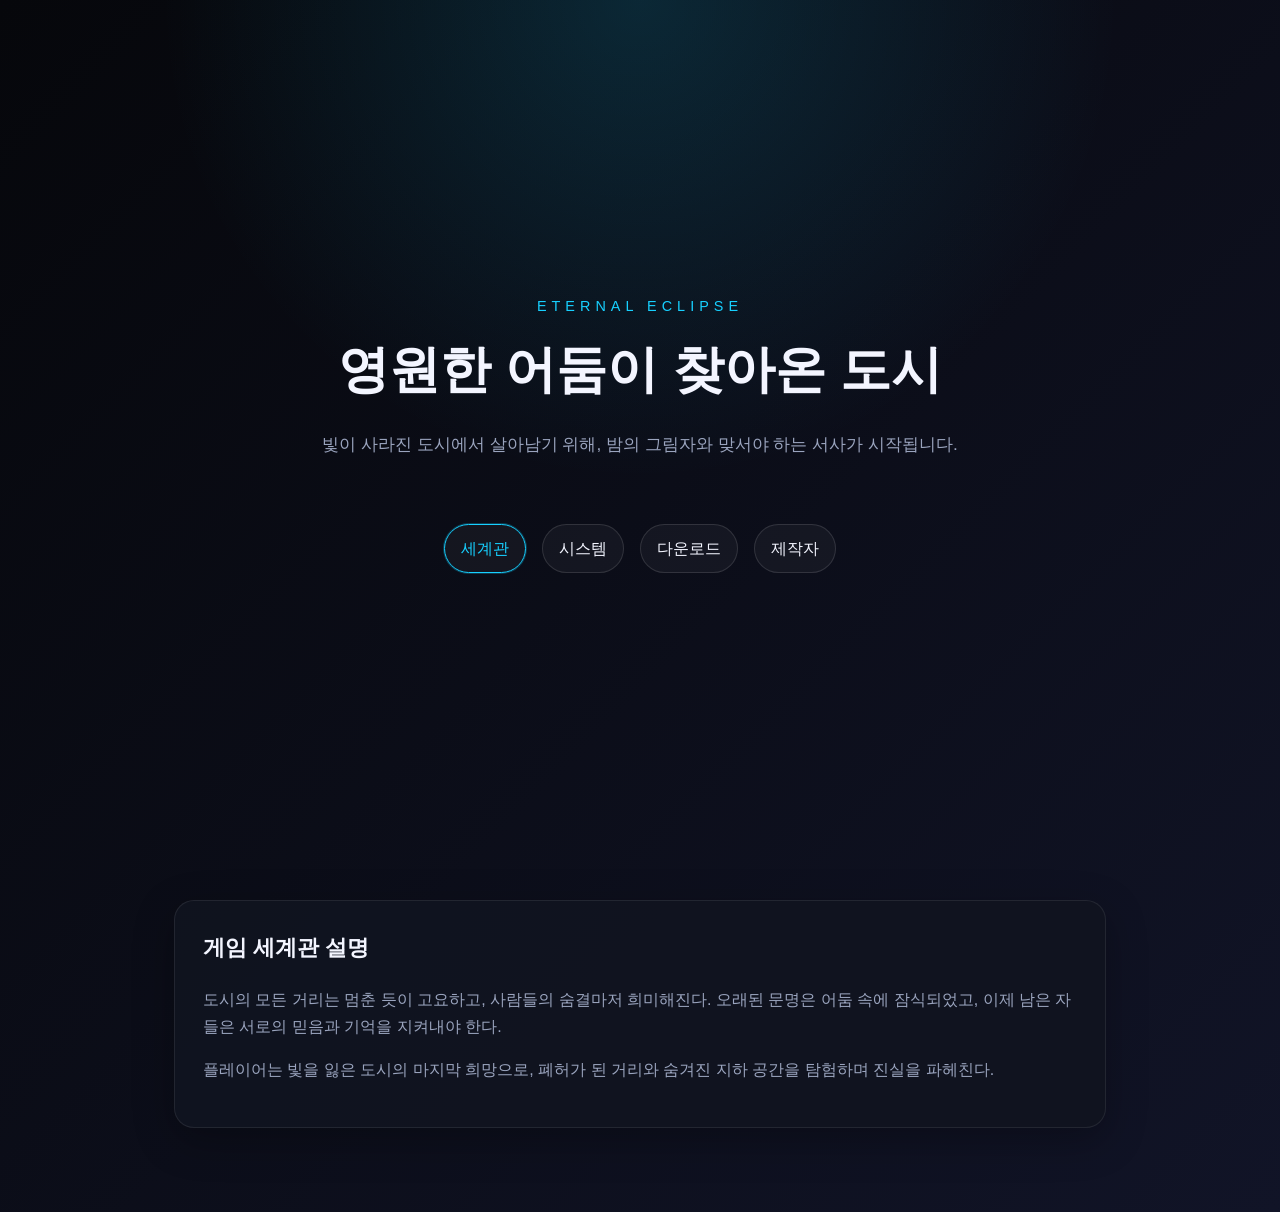
==== index.html @ 1b5c21d5 "[Update] Page Base 페이지 베이스 업데이트" ====
<!DOCTYPE html>
<html lang="ko">
  <head>
    <meta charset="UTF-8" />
    <meta name="viewport" content="width=device-width, initial-scale=1.0" />
    <title>Eternal Eclipse</title>
    <meta
      name="description"
      content="Eternal Eclipse 게임 소개 페이지"
    />
    <link rel="stylesheet" href="./Page/styles.css" />
  </head>
  <body>
    <header class="hero">
      <div class="hero-content">
        <p class="eyebrow">Eternal Eclipse</p>
        <h1>영원한 어둠이 찾아온 도시</h1>
        <p class="hero-text">
          빛이 사라진 도시에서 살아남기 위해, 밤의 그림자와 맞서야 하는
          서사가 시작됩니다.
        </p>
      </div>

      <nav class="top-nav" aria-label="게임 소개 메뉴">
        <button class="nav-link active" data-tab="world" type="button">세계관</button>
        <button class="nav-link" data-tab="system" type="button">시스템</button>
        <button class="nav-link" data-tab="download" type="button">다운로드</button>
        <button class="nav-link" data-tab="credits" type="button">제작자</button>
      </nav>
    </header>

    <main>
      <section class="card tab-panel active" data-panel="world">
        <h2>게임 세계관 설명</h2>
        <p>
          도시의 모든 거리는 멈춘 듯이 고요하고, 사람들의 숨결마저 희미해진다.
          오래된 문명은 어둠 속에 잠식되었고, 이제 남은 자들은 서로의 믿음과
          기억을 지켜내야 한다.
        </p>
        <p>
          플레이어는 빛을 잃은 도시의 마지막 희망으로, 폐허가 된 거리와
          숨겨진 지하 공간을 탐험하며 진실을 파헤친다.
        </p>
      </section>

      <section class="card tab-panel" data-panel="system">
        <h2>게임 시스템 설명</h2>
        <ul class="feature-list">
          <li>탐험 중심의 서사형 진행</li>
          <li>자원 관리와 위험한 선택의 갈등</li>
          <li>상황에 따라 달라지는 전투와 회피 시스템</li>
          <li>도시의 여러 구역을 탐색하며 숨겨진 비밀 발견</li>
        </ul>
      </section>

      <section class="card tab-panel" data-panel="download">
        <h2>게임 다운로드</h2>
        <p>
          현재는 PC 버전 중심으로 준비되었고, 모바일 버전은 이후 확장할 수 있도록
          구조를 미리 분리해 두었습니다.
        </p>
        <div class="download-grid">
          <article class="download-card">
            <h3>PC 버전</h3>
            <p>Windows용 실행 파일을 제공합니다.</p>
            <a href="#" class="button primary">PC 다운로드</a>
          </article>
          <article class="download-card">
            <h3>모바일 버전</h3>
            <p>Android / iOS용 배포는 향후 업데이트 예정입니다.</p>
            <a href="#" class="button secondary disabled">준비 중</a>
          </article>
        </div>
      </section>

      <section class="card tab-panel" data-panel="credits">
        <h2>게임 제작자 탭</h2>
        <p>
          제작: 팀 Eclipse<br />
          기획/디자인: [이름 입력]<br />
          프로그래밍: [이름 입력]<br />
          아트/사운드: [이름 입력]
        </p>
      </section>
    </main>

    <script>
      const tabs = document.querySelectorAll('.nav-link, .button[data-tab]');
      const panels = document.querySelectorAll('.tab-panel');

      tabs.forEach((tab) => {
        tab.addEventListener('click', () => {
          const target = tab.dataset.tab;

          tabs.forEach((button) => button.classList.toggle('active', button === tab));
          panels.forEach((panel) => {
            panel.classList.toggle('active', panel.dataset.panel === target);
          });
        });
      });
    </script>
  </body>
</html>
---- Page/styles.css ----
:root {
  color-scheme: dark;
  --bg: #06070b;
  --panel: rgba(17, 20, 32, 0.92);
  --text: #f3f5ff;
  --muted: #9aa4be;
  --accent: #7b5cff;
  --accent-2: #17d0ff;
}

* {
  box-sizing: border-box;
}

body {
  margin: 0;
  font-family: "Pretendard", "Noto Sans KR", Arial, sans-serif;
  color: var(--text);
  background:
    radial-gradient(circle at top, rgba(23, 208, 255, 0.15), transparent 35%),
    linear-gradient(135deg, #06070b 0%, #111427 100%);
  line-height: 1.7;
}

.hero {
  min-height: 100vh;
  padding: 24px 24px 60px;
  display: flex;
  flex-direction: column;
  justify-content: center;
}

.top-nav {
  display: flex;
  justify-content: center;
  gap: 16px;
  flex-wrap: wrap;
  margin-top: 36px;
  margin-bottom: 12px;
}

.nav-link,
.button {
  font: inherit;
  border: 1px solid rgba(255, 255, 255, 0.12);
  border-radius: 999px;
  background: rgba(255, 255, 255, 0.04);
  color: var(--text);
  cursor: pointer;
  transition: 0.2s ease;
}

.nav-link {
  padding: 10px 16px;
}

.nav-link:hover,
.button:hover {
  border-color: var(--accent-2);
  color: var(--accent-2);
}

.nav-link.active {
  border-color: var(--accent-2);
  color: var(--accent-2);
  box-shadow: 0 0 0 1px rgba(23, 208, 255, 0.25);
}

.hero-content {
  max-width: 780px;
  margin: 0 auto;
  text-align: center;
}

.eyebrow {
  letter-spacing: 0.35em;
  text-transform: uppercase;
  color: var(--accent-2);
  font-size: 0.9rem;
  margin-bottom: 8px;
}

h1 {
  font-size: clamp(2.3rem, 4vw, 3.7rem);
  margin: 0 0 16px;
}

.hero-text {
  font-size: 1.08rem;
  color: var(--muted);
  margin-bottom: 28px;
}

.button {
  display: inline-block;
  padding: 12px 20px;
  text-decoration: none;
  font-weight: 700;
  margin-top: 8px;
}

.button.primary {
  background: linear-gradient(90deg, var(--accent), var(--accent-2));
  color: #fff;
}

.button.secondary {
  background: transparent;
  color: var(--text);
}

.button.disabled {
  opacity: 0.65;
  cursor: not-allowed;
  pointer-events: none;
}

main {
  max-width: 980px;
  margin: 0 auto;
  padding: 0 24px 60px;
}

.card {
  background: var(--panel);
  border: 1px solid rgba(255, 255, 255, 0.08);
  border-radius: 20px;
  padding: 28px;
  margin-bottom: 24px;
  box-shadow: 0 12px 40px rgba(0, 0, 0, 0.28);
}

.card h2 {
  margin-top: 0;
  font-size: 1.4rem;
}

.card p,
.card li {
  color: var(--muted);
}

.tab-panel {
  display: none;
}

.tab-panel.active {
  display: block;
}

.feature-list {
  padding-left: 20px;
}

.download-grid {
  display: grid;
  grid-template-columns: repeat(2, minmax(0, 1fr));
  gap: 16px;
  margin-top: 20px;
}

.download-card {
  padding: 18px;
  border: 1px solid rgba(255, 255, 255, 0.1);
  border-radius: 16px;
  background: rgba(255, 255, 255, 0.03);
}

.download-card h3 {
  margin-top: 0;
}

@media (max-width: 640px) {
  .hero {
    padding: 18px 16px 44px;
  }

  .card {
    padding: 22px;
  }

  .download-grid {
    grid-template-columns: 1fr;
  }
}
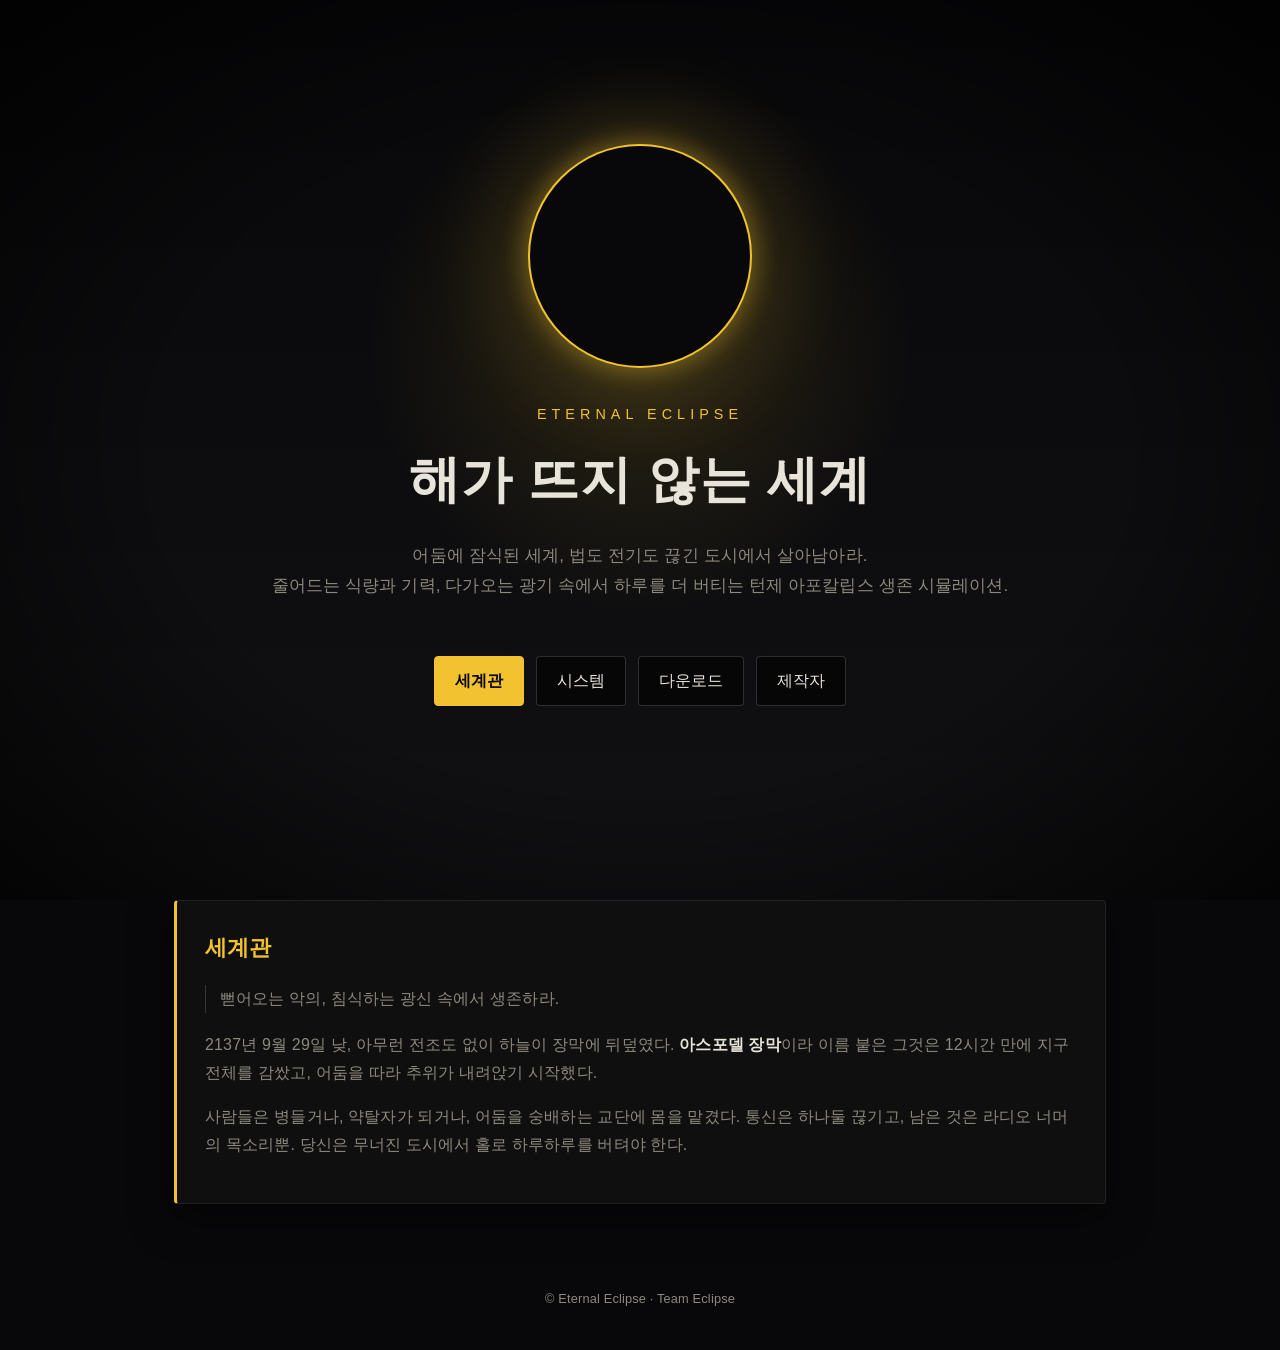
==== commit 2d497276: "[Design] 페이지 스타일 변경 #페이지 스타일 - 기존 페이지 스타일(검정&파랑)에서, 게임과 동일한 테마색을 이용한 스타일로 변경" ====
--- a/index.html
+++ b/index.html
@@ -1,103 +1,146 @@
-<!DOCTYPE html>
-<html lang="ko">
-  <head>
-    <meta charset="UTF-8" />
-    <meta name="viewport" content="width=device-width, initial-scale=1.0" />
-    <title>Eternal Eclipse</title>
-    <meta
-      name="description"
-      content="Eternal Eclipse 게임 소개 페이지"
-    />
-    <link rel="stylesheet" href="./Page/styles.css" />
-  </head>
-  <body>
-    <header class="hero">
-      <div class="hero-content">
-        <p class="eyebrow">Eternal Eclipse</p>
-        <h1>영원한 어둠이 찾아온 도시</h1>
-        <p class="hero-text">
-          빛이 사라진 도시에서 살아남기 위해, 밤의 그림자와 맞서야 하는
-          서사가 시작됩니다.
-        </p>
-      </div>
-
-      <nav class="top-nav" aria-label="게임 소개 메뉴">
-        <button class="nav-link active" data-tab="world" type="button">세계관</button>
-        <button class="nav-link" data-tab="system" type="button">시스템</button>
-        <button class="nav-link" data-tab="download" type="button">다운로드</button>
-        <button class="nav-link" data-tab="credits" type="button">제작자</button>
-      </nav>
-    </header>
-
-    <main>
-      <section class="card tab-panel active" data-panel="world">
-        <h2>게임 세계관 설명</h2>
-        <p>
-          도시의 모든 거리는 멈춘 듯이 고요하고, 사람들의 숨결마저 희미해진다.
-          오래된 문명은 어둠 속에 잠식되었고, 이제 남은 자들은 서로의 믿음과
-          기억을 지켜내야 한다.
-        </p>
-        <p>
-          플레이어는 빛을 잃은 도시의 마지막 희망으로, 폐허가 된 거리와
-          숨겨진 지하 공간을 탐험하며 진실을 파헤친다.
-        </p>
-      </section>
-
-      <section class="card tab-panel" data-panel="system">
-        <h2>게임 시스템 설명</h2>
-        <ul class="feature-list">
-          <li>탐험 중심의 서사형 진행</li>
-          <li>자원 관리와 위험한 선택의 갈등</li>
-          <li>상황에 따라 달라지는 전투와 회피 시스템</li>
-          <li>도시의 여러 구역을 탐색하며 숨겨진 비밀 발견</li>
-        </ul>
-      </section>
-
-      <section class="card tab-panel" data-panel="download">
-        <h2>게임 다운로드</h2>
-        <p>
-          현재는 PC 버전 중심으로 준비되었고, 모바일 버전은 이후 확장할 수 있도록
-          구조를 미리 분리해 두었습니다.
-        </p>
-        <div class="download-grid">
-          <article class="download-card">
-            <h3>PC 버전</h3>
-            <p>Windows용 실행 파일을 제공합니다.</p>
-            <a href="#" class="button primary">PC 다운로드</a>
-          </article>
-          <article class="download-card">
-            <h3>모바일 버전</h3>
-            <p>Android / iOS용 배포는 향후 업데이트 예정입니다.</p>
-            <a href="#" class="button secondary disabled">준비 중</a>
-          </article>
-        </div>
-      </section>
-
-      <section class="card tab-panel" data-panel="credits">
-        <h2>게임 제작자 탭</h2>
-        <p>
-          제작: 팀 Eclipse<br />
-          기획/디자인: [이름 입력]<br />
-          프로그래밍: [이름 입력]<br />
-          아트/사운드: [이름 입력]
-        </p>
-      </section>
-    </main>
-
-    <script>
-      const tabs = document.querySelectorAll('.nav-link, .button[data-tab]');
-      const panels = document.querySelectorAll('.tab-panel');
-
-      tabs.forEach((tab) => {
-        tab.addEventListener('click', () => {
-          const target = tab.dataset.tab;
-
-          tabs.forEach((button) => button.classList.toggle('active', button === tab));
-          panels.forEach((panel) => {
-            panel.classList.toggle('active', panel.dataset.panel === target);
-          });
-        });
-      });
-    </script>
-  </body>
-</html>
+<!DOCTYPE html>
+<html lang="ko">
+  <head>
+    <meta charset="UTF-8" />
+    <meta name="viewport" content="width=device-width, initial-scale=1.0" />
+    <title>Eternal Eclipse</title>
+    <meta
+      name="description"
+      content="해가 뜨지 않는 세계에서 하루를 더 버티는 턴제 아포칼립스 생존 시뮬레이션, Eternal Eclipse"
+    />
+    <meta name="theme-color" content="#08080a" />
+    <link rel="stylesheet" href="./Page/styles.css" />
+  </head>
+  <body>
+    <header class="hero">
+      <div class="hero-content">
+        <div class="eclipse" aria-hidden="true"></div>
+        <p class="eyebrow">Eternal Eclipse</p>
+        <h1>해가 뜨지 않는 세계</h1>
+        <p class="hero-text">
+          어둠에 잠식된 세계, 법도 전기도 끊긴 도시에서 살아남아라.<br />
+          줄어드는 식량과 기력, 다가오는 광기 속에서 하루를 더 버티는
+          턴제 아포칼립스 생존 시뮬레이션.
+        </p>
+      </div>
+
+      <nav class="top-nav" aria-label="게임 소개 메뉴">
+        <button class="nav-link active" data-tab="world" type="button">세계관</button>
+        <button class="nav-link" data-tab="system" type="button">시스템</button>
+        <button class="nav-link" data-tab="download" type="button">다운로드</button>
+        <button class="nav-link" data-tab="credits" type="button">제작자</button>
+      </nav>
+    </header>
+
+    <main>
+      <section class="card tab-panel active" data-panel="world">
+        <h2>세계관</h2>
+        <p class="quote">뻗어오는 악의, 침식하는 광신 속에서 생존하라.</p>
+        <p>
+          2137년 9월 29일 낮, 아무런 전조도 없이 하늘이 장막에 뒤덮였다.
+          <strong>아스포델 장막</strong>이라 이름 붙은 그것은 12시간 만에 지구 전체를
+          감쌌고, 어둠을 따라 추위가 내려앉기 시작했다.
+        </p>
+        <p>
+          사람들은 병들거나, 약탈자가 되거나, 어둠을 숭배하는 교단에 몸을 맡겼다.
+          통신은 하나둘 끊기고, 남은 것은 라디오 너머의 목소리뿐.
+          당신은 무너진 도시에서 홀로 하루하루를 버텨야 한다.
+        </p>
+      </section>
+
+      <section class="card tab-panel" data-panel="system">
+        <h2>시스템</h2>
+        <ul class="feature-list">
+          <li><strong>하루는 낮·저녁·밤, 세 번의 선택</strong> — 행동마다 시간과 기력이 줄어든다. 탐색할 것인가, 쉴 것인가, 떠날 것인가.</li>
+          <li><strong>무게로 관리하는 소지품</strong> — 가져갈 수 있는 것은 한정되어 있다. 음식은 상하고, 무기와 도구는 닳는다.</li>
+          <li><strong>제작</strong> — 사과 한 알도, 야구방망이 한 자루도 손을 거치면 다른 무언가가 된다.</li>
+          <li><strong>예측할 수 없는 조우</strong> — 구역을 뒤질 때마다 물자, 생존자, 혹은 적과 마주친다.</li>
+          <li><strong>기록에 도전</strong> — 체력이 다하는 순간 남는 것은 "N일 생존"이라는 기록뿐.</li>
+        </ul>
+      </section>
+
+      <section class="card tab-panel" data-panel="download">
+        <h2>다운로드</h2>
+        <p>
+          현재 PC Demo 버전을 준비 중이며, 출시에 앞서 클로즈 알파 테스터를 모집합니다.
+        </p>
+        <div class="download-grid">
+          <article class="download-card">
+            <h3>PC 버전</h3>
+            <p>Windows용 실행 파일을 제공합니다. 압축을 푼 뒤 <strong>Eclipse.exe</strong>를 실행하세요.</p>
+            <a
+              href="#"
+              class="button secondary disabled"
+              data-link="pcDownload"
+              data-label-ready="PC 다운로드"
+              data-download
+              aria-disabled="true"
+            >준비 중</a>
+          </article>
+          <article class="download-card">
+            <h3>클로즈 알파 테스트</h3>
+            <p>참여 신청 설문을 작성해 주시면 테스트 일정과 빌드를 안내해 드립니다.</p>
+            <a
+              href="#"
+              class="button secondary disabled"
+              data-link="survey"
+              data-label-ready="참여 신청하기"
+              aria-disabled="true"
+            >설문 준비 중</a>
+          </article>
+        </div>
+      </section>
+
+      <section class="card tab-panel" data-panel="credits">
+        <h2>제작자</h2>
+        <p>
+          제작: 팀 Eclipse<br />
+          기획/디자인: [이름 입력]<br />
+          프로그래밍: [이름 입력]<br />
+          아트/사운드: [이름 입력]
+        </p>
+      </section>
+    </main>
+
+    <footer class="footer">© Eternal Eclipse · Team Eclipse</footer>
+
+    <script>
+      /* 외부 링크 설정 — URL만 채우면 해당 버튼이 자동으로 활성화된다. */
+      const SITE_LINKS = {
+        pcDownload: './Downloads/Eclipse_v0_2_0_20261127_0107.zip', // PC 빌드 v0.2.0
+        survey: '', // 클로즈 알파 테스트 신청 설문 (작성 중)
+      };
+
+      document.querySelectorAll('[data-link]').forEach((link) => {
+        const url = SITE_LINKS[link.dataset.link];
+        if (!url) return;
+
+        link.href = url;
+        if (link.hasAttribute('data-download')) {
+          link.setAttribute('download', '');
+        } else {
+          link.target = '_blank';
+          link.rel = 'noopener noreferrer';
+        }
+        link.textContent = link.dataset.labelReady || link.textContent;
+        link.classList.remove('disabled');
+        link.classList.replace('secondary', 'primary');
+        link.removeAttribute('aria-disabled');
+      });
+
+      const tabs = document.querySelectorAll('.nav-link, .button[data-tab]');
+      const panels = document.querySelectorAll('.tab-panel');
+
+      tabs.forEach((tab) => {
+        tab.addEventListener('click', () => {
+          const target = tab.dataset.tab;
+
+          tabs.forEach((button) => button.classList.toggle('active', button === tab));
+          panels.forEach((panel) => {
+            panel.classList.toggle('active', panel.dataset.panel === target);
+          });
+        });
+      });
+    </script>
+  </body>
+</html>
--- a/Page/styles.css
+++ b/Page/styles.css
@@ -1,185 +1,307 @@
-:root {
-  color-scheme: dark;
-  --bg: #06070b;
-  --panel: rgba(17, 20, 32, 0.92);
-  --text: #f3f5ff;
-  --muted: #9aa4be;
-  --accent: #7b5cff;
-  --accent-2: #17d0ff;
-}
-
-* {
-  box-sizing: border-box;
-}
-
-body {
-  margin: 0;
-  font-family: "Pretendard", "Noto Sans KR", Arial, sans-serif;
-  color: var(--text);
-  background:
-    radial-gradient(circle at top, rgba(23, 208, 255, 0.15), transparent 35%),
-    linear-gradient(135deg, #06070b 0%, #111427 100%);
-  line-height: 1.7;
-}
-
-.hero {
-  min-height: 100vh;
-  padding: 24px 24px 60px;
-  display: flex;
-  flex-direction: column;
-  justify-content: center;
-}
-
-.top-nav {
-  display: flex;
-  justify-content: center;
-  gap: 16px;
-  flex-wrap: wrap;
-  margin-top: 36px;
-  margin-bottom: 12px;
-}
-
-.nav-link,
-.button {
-  font: inherit;
-  border: 1px solid rgba(255, 255, 255, 0.12);
-  border-radius: 999px;
-  background: rgba(255, 255, 255, 0.04);
-  color: var(--text);
-  cursor: pointer;
-  transition: 0.2s ease;
-}
-
-.nav-link {
-  padding: 10px 16px;
-}
-
-.nav-link:hover,
-.button:hover {
-  border-color: var(--accent-2);
-  color: var(--accent-2);
-}
-
-.nav-link.active {
-  border-color: var(--accent-2);
-  color: var(--accent-2);
-  box-shadow: 0 0 0 1px rgba(23, 208, 255, 0.25);
-}
-
-.hero-content {
-  max-width: 780px;
-  margin: 0 auto;
-  text-align: center;
-}
-
-.eyebrow {
-  letter-spacing: 0.35em;
-  text-transform: uppercase;
-  color: var(--accent-2);
-  font-size: 0.9rem;
-  margin-bottom: 8px;
-}
-
-h1 {
-  font-size: clamp(2.3rem, 4vw, 3.7rem);
-  margin: 0 0 16px;
-}
-
-.hero-text {
-  font-size: 1.08rem;
-  color: var(--muted);
-  margin-bottom: 28px;
-}
-
-.button {
-  display: inline-block;
-  padding: 12px 20px;
-  text-decoration: none;
-  font-weight: 700;
-  margin-top: 8px;
-}
-
-.button.primary {
-  background: linear-gradient(90deg, var(--accent), var(--accent-2));
-  color: #fff;
-}
-
-.button.secondary {
-  background: transparent;
-  color: var(--text);
-}
-
-.button.disabled {
-  opacity: 0.65;
-  cursor: not-allowed;
-  pointer-events: none;
-}
-
-main {
-  max-width: 980px;
-  margin: 0 auto;
-  padding: 0 24px 60px;
-}
-
-.card {
-  background: var(--panel);
-  border: 1px solid rgba(255, 255, 255, 0.08);
-  border-radius: 20px;
-  padding: 28px;
-  margin-bottom: 24px;
-  box-shadow: 0 12px 40px rgba(0, 0, 0, 0.28);
-}
-
-.card h2 {
-  margin-top: 0;
-  font-size: 1.4rem;
-}
-
-.card p,
-.card li {
-  color: var(--muted);
-}
-
-.tab-panel {
-  display: none;
-}
-
-.tab-panel.active {
-  display: block;
-}
-
-.feature-list {
-  padding-left: 20px;
-}
-
-.download-grid {
-  display: grid;
-  grid-template-columns: repeat(2, minmax(0, 1fr));
-  gap: 16px;
-  margin-top: 20px;
-}
-
-.download-card {
-  padding: 18px;
-  border: 1px solid rgba(255, 255, 255, 0.1);
-  border-radius: 16px;
-  background: rgba(255, 255, 255, 0.03);
-}
-
-.download-card h3 {
-  margin-top: 0;
-}
-
-@media (max-width: 640px) {
-  .hero {
-    padding: 18px 16px 44px;
-  }
-
-  .card {
-    padding: 22px;
-  }
-
-  .download-grid {
-    grid-template-columns: 1fr;
-  }
-}
+/* ============================================================
+   Eternal Eclipse — 소개 페이지 테마
+   인게임 UI 기준: 검은색 메인 + 노란색 포인트 (3주차 베이스 UI)
+   색·간격은 모두 토큰(:root)으로만 참조한다.
+   ============================================================ */
+:root {
+  color-scheme: dark;
+
+  /* Base (검은색 메인) */
+  --bg: #08080a;
+  --bg-2: #111113;
+  --panel: rgba(16, 16, 18, 0.94);
+  --line: rgba(255, 255, 255, 0.08);
+  --line-strong: rgba(255, 255, 255, 0.16);
+
+  /* Text (잿빛 — 아스포델 들판) */
+  --text: #e8e4da;
+  --muted: #8d887d;
+
+  /* Accent (노란색 포인트 — 일식의 코로나) */
+  --accent: #f2c230;
+  --accent-dim: rgba(242, 194, 48, 0.14);
+  --accent-glow: rgba(242, 194, 48, 0.35);
+
+  /* Shape */
+  --radius: 4px;
+
+  /* Font */
+  --font-body: "NEXON Lv2 Gothic", "Pretendard", "Noto Sans KR", sans-serif;
+  --font-title: "NEXON Lv1 Gothic", "NEXON Lv2 Gothic", "Noto Sans KR", sans-serif;
+  --font-logo: "Y1YomiyasuSansSerif", "NEXON Lv1 Gothic", sans-serif;
+}
+
+* {
+  box-sizing: border-box;
+}
+
+body {
+  margin: 0;
+  font-family: var(--font-body);
+  color: var(--text);
+  background: var(--bg);
+  line-height: 1.75;
+  letter-spacing: 0.01em;
+}
+
+/* 화면 전체 비네트 — 빛이 가장자리부터 꺼지는 느낌 */
+body::after {
+  content: "";
+  position: fixed;
+  inset: 0;
+  pointer-events: none;
+  background: radial-gradient(ellipse at center, transparent 55%, rgba(0, 0, 0, 0.75) 100%);
+  z-index: 10;
+}
+
+/* ---------- Hero ---------- */
+.hero {
+  position: relative;
+  min-height: 100vh;
+  padding: 24px 24px 60px;
+  display: flex;
+  flex-direction: column;
+  justify-content: center;
+  overflow: hidden;
+  background:
+    radial-gradient(circle at 50% 38%, var(--accent-dim), transparent 32%),
+    linear-gradient(180deg, var(--bg) 0%, var(--bg-2) 100%);
+}
+
+/* 일식 — 검은 원판 + 노란 코로나 */
+.eclipse {
+  width: clamp(140px, 22vw, 220px);
+  aspect-ratio: 1;
+  margin: 0 auto 36px;
+  border-radius: 50%;
+  background: var(--bg);
+  box-shadow:
+    0 0 0 2px var(--accent),
+    0 0 24px 6px var(--accent-glow),
+    0 0 90px 30px var(--accent-dim);
+  animation: corona 6s ease-in-out infinite;
+}
+
+@keyframes corona {
+  0%, 100% { box-shadow: 0 0 0 2px var(--accent), 0 0 24px 6px var(--accent-glow), 0 0 90px 30px var(--accent-dim); }
+  50%      { box-shadow: 0 0 0 1px var(--accent), 0 0 14px 3px var(--accent-glow), 0 0 60px 18px var(--accent-dim); }
+}
+
+@media (prefers-reduced-motion: reduce) {
+  .eclipse { animation: none; }
+}
+
+.hero-content {
+  max-width: 780px;
+  margin: 0 auto;
+  text-align: center;
+}
+
+.eyebrow {
+  font-family: var(--font-logo);
+  letter-spacing: 0.35em;
+  text-transform: uppercase;
+  color: var(--accent);
+  font-size: 0.9rem;
+  margin-bottom: 8px;
+}
+
+h1 {
+  font-family: var(--font-title);
+  font-size: clamp(2.1rem, 4vw, 3.4rem);
+  margin: 0 0 16px;
+  letter-spacing: 0.02em;
+}
+
+.hero-text {
+  font-size: 1.05rem;
+  color: var(--muted);
+  margin-bottom: 28px;
+}
+
+/* ---------- Nav / Button (인게임 HUD 버튼 톤) ---------- */
+.top-nav {
+  display: flex;
+  justify-content: center;
+  gap: 12px;
+  flex-wrap: wrap;
+  margin-top: 28px;
+  margin-bottom: 12px;
+}
+
+.nav-link,
+.button {
+  font: inherit;
+  border: 1px solid var(--line-strong);
+  border-radius: var(--radius);
+  background: rgba(0, 0, 0, 0.55);
+  color: var(--text);
+  cursor: pointer;
+  transition: border-color 0.2s ease, color 0.2s ease, background 0.2s ease;
+}
+
+.nav-link {
+  padding: 10px 20px;
+}
+
+.nav-link:hover,
+.button:hover {
+  border-color: var(--accent);
+  color: var(--accent);
+}
+
+.nav-link.active {
+  border-color: var(--accent);
+  background: var(--accent);
+  color: var(--bg);
+  font-weight: 700;
+}
+
+.nav-link:focus-visible,
+.button:focus-visible {
+  outline: 2px solid var(--accent);
+  outline-offset: 2px;
+}
+
+.button {
+  display: inline-block;
+  padding: 12px 22px;
+  text-decoration: none;
+  font-weight: 700;
+  margin-top: 8px;
+}
+
+.button.primary {
+  background: var(--accent);
+  border-color: var(--accent);
+  color: var(--bg);
+}
+
+.button.primary:hover {
+  background: transparent;
+  color: var(--accent);
+}
+
+.button.secondary {
+  background: transparent;
+  color: var(--muted);
+}
+
+.button.disabled {
+  opacity: 0.5;
+  cursor: not-allowed;
+  pointer-events: none;
+}
+
+/* ---------- Content ---------- */
+main {
+  max-width: 980px;
+  margin: 0 auto;
+  padding: 0 24px 60px;
+}
+
+.card {
+  background: var(--panel);
+  border: 1px solid var(--line);
+  border-left: 3px solid var(--accent);
+  border-radius: var(--radius);
+  padding: 28px;
+  margin-bottom: 24px;
+  box-shadow: 0 12px 40px rgba(0, 0, 0, 0.5);
+}
+
+.card h2 {
+  margin-top: 0;
+  font-family: var(--font-title);
+  font-size: 1.35rem;
+  color: var(--accent);
+}
+
+.card p,
+.card li {
+  color: var(--muted);
+}
+
+.card strong {
+  color: var(--text);
+}
+
+.tab-panel {
+  display: none;
+}
+
+.tab-panel.active {
+  display: block;
+  animation: fade-in 0.35s ease;
+}
+
+@keyframes fade-in {
+  from { opacity: 0; transform: translateY(4px); }
+  to   { opacity: 1; transform: none; }
+}
+
+.quote {
+  margin: 0 0 18px;
+  padding-left: 14px;
+  border-left: 1px solid var(--line-strong);
+  color: var(--text);
+}
+
+.feature-list {
+  list-style: none;
+  padding-left: 0;
+}
+
+.feature-list li {
+  position: relative;
+  padding-left: 18px;
+  margin-bottom: 10px;
+}
+
+.feature-list li::before {
+  content: "■";
+  position: absolute;
+  left: 0;
+  font-size: 0.6rem;
+  top: 0.55em;
+  color: var(--accent);
+}
+
+.download-grid {
+  display: grid;
+  grid-template-columns: repeat(2, minmax(0, 1fr));
+  gap: 16px;
+  margin-top: 20px;
+}
+
+.download-card {
+  padding: 18px;
+  border: 1px solid var(--line);
+  border-radius: var(--radius);
+  background: rgba(255, 255, 255, 0.02);
+}
+
+.download-card h3 {
+  margin-top: 0;
+}
+
+.footer {
+  text-align: center;
+  font-size: 0.8rem;
+  color: var(--muted);
+  padding: 0 24px 40px;
+}
+
+@media (max-width: 640px) {
+  .hero {
+    padding: 18px 16px 44px;
+  }
+
+  .card {
+    padding: 22px;
+  }
+
+  .download-grid {
+    grid-template-columns: 1fr;
+  }
+}
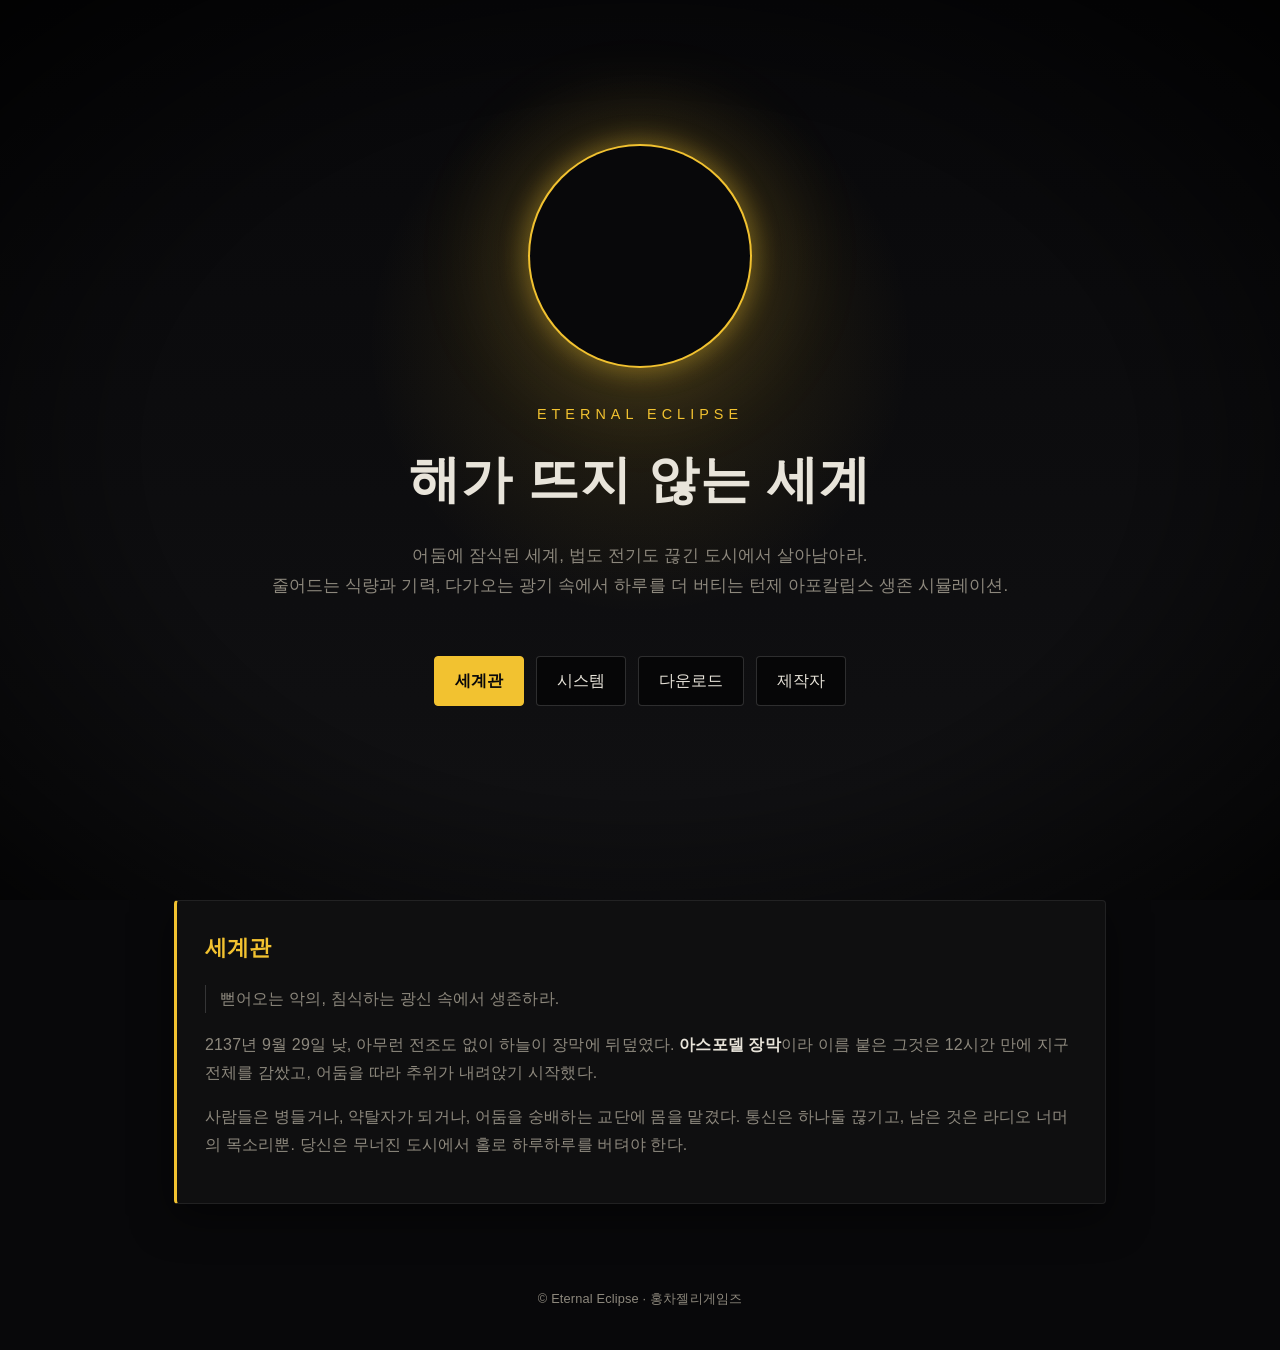
==== commit efa261e6: "[Add] 크레딧" ====
--- a/index.html
+++ b/index.html
@@ -94,15 +94,14 @@
       <section class="card tab-panel" data-panel="credits">
         <h2>제작자</h2>
         <p>
-          제작: 팀 Eclipse<br />
-          기획/디자인: [이름 입력]<br />
-          프로그래밍: [이름 입력]<br />
-          아트/사운드: [이름 입력]
+          제작: 홍차젤리게임즈<br />
+          기획/프로그래밍: 티백고래<br />
+          캐릭터 아트: 히노
         </p>
       </section>
     </main>
 
-    <footer class="footer">© Eternal Eclipse · Team Eclipse</footer>
+    <footer class="footer">© Eternal Eclipse · 홍차젤리게임즈</footer>
 
     <script>
       /* 외부 링크 설정 — URL만 채우면 해당 버튼이 자동으로 활성화된다. */
